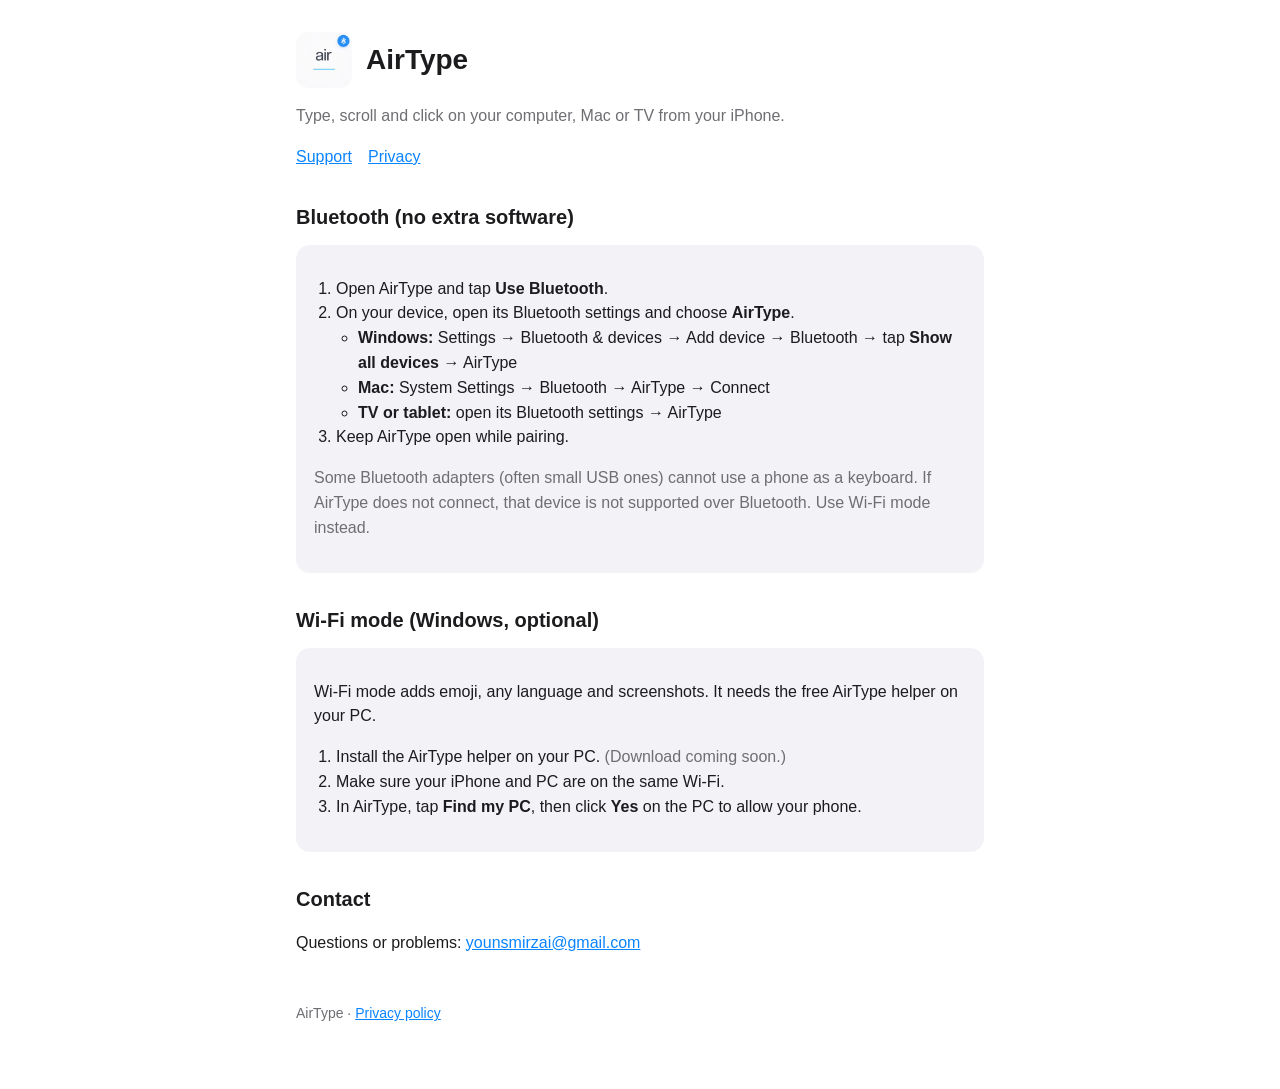
==== index.html @ 48372848 "AirType support and privacy pages Co-Authored-By: Claude Opus 5.5 <noreply@anthropic.com>" ====
<!doctype html>
<html lang="en">
<head>
<meta charset="utf-8">
<meta name="viewport" content="width=device-width, initial-scale=1">
<title>AirType Support</title>
<meta name="description" content="Help for AirType: use your iPhone as a keyboard and touchpad for your computer, Mac or TV.">
<link rel="icon" href="icon.png">
<link rel="stylesheet" href="style.css">
</head>
<body>
<main>
  <header><img src="icon.png" alt=""><h1>AirType</h1></header>
  <p class="muted">Type, scroll and click on your computer, Mac or TV from your iPhone.</p>
  <nav><a href="./">Support</a><a href="privacy.html">Privacy</a></nav>

  <h2>Bluetooth (no extra software)</h2>
  <div class="card">
    <ol>
      <li>Open AirType and tap <b>Use Bluetooth</b>.</li>
      <li>On your device, open its Bluetooth settings and choose <b>AirType</b>.
        <ul>
          <li><b>Windows:</b> Settings → Bluetooth &amp; devices → Add device → Bluetooth → tap <b>Show all devices</b> → AirType</li>
          <li><b>Mac:</b> System Settings → Bluetooth → AirType → Connect</li>
          <li><b>TV or tablet:</b> open its Bluetooth settings → AirType</li>
        </ul>
      </li>
      <li>Keep AirType open while pairing.</li>
    </ol>
    <p class="muted">Some Bluetooth adapters (often small USB ones) cannot use a phone as a keyboard. If AirType does not connect, that device is not supported over Bluetooth. Use Wi-Fi mode instead.</p>
  </div>

  <h2>Wi-Fi mode (Windows, optional)</h2>
  <div class="card">
    <p>Wi-Fi mode adds emoji, any language and screenshots. It needs the free AirType helper on your PC.</p>
    <ol>
      <li>Install the AirType helper on your PC. <span class="muted">(Download coming soon.)</span></li>
      <li>Make sure your iPhone and PC are on the same Wi-Fi.</li>
      <li>In AirType, tap <b>Find my PC</b>, then click <b>Yes</b> on the PC to allow your phone.</li>
    </ol>
  </div>

  <h2>Contact</h2>
  <p>Questions or problems: <a href="mailto:younsmirzai@gmail.com">younsmirzai@gmail.com</a></p>

  <footer>AirType · <a href="privacy.html">Privacy policy</a></footer>
</main>
</body>
</html>
---- style.css ----
:root { --bg: #ffffff; --text: #1c1c1e; --muted: #6e6e73; --card: #f2f2f7; --accent: #0a84ff; }
@media (prefers-color-scheme: dark) { :root { --bg: #000000; --text: #f2f2f7; --muted: #a1a1a6; --card: #1c1c1e; } }
* { box-sizing: border-box; }
body { margin: 0; background: var(--bg); color: var(--text); font: 16px/1.55 -apple-system, BlinkMacSystemFont, "Segoe UI", Roboto, sans-serif; }
main { max-width: 720px; margin: 0 auto; padding: 32px 16px 64px; }
header { display: flex; align-items: center; gap: 14px; margin-bottom: 8px; }
header img { width: 56px; height: 56px; border-radius: 13px; }
h1 { font-size: 28px; margin: 0; }
h2 { font-size: 20px; margin: 32px 0 8px; }
p, li { color: var(--text); }
.muted { color: var(--muted); }
.card { background: var(--card); border-radius: 14px; padding: 16px 18px; margin: 12px 0; }
a { color: var(--accent); }
nav { margin: 12px 0 24px; display: flex; gap: 16px; }
ol, ul { padding-left: 22px; }
footer { margin-top: 48px; font-size: 14px; color: var(--muted); }
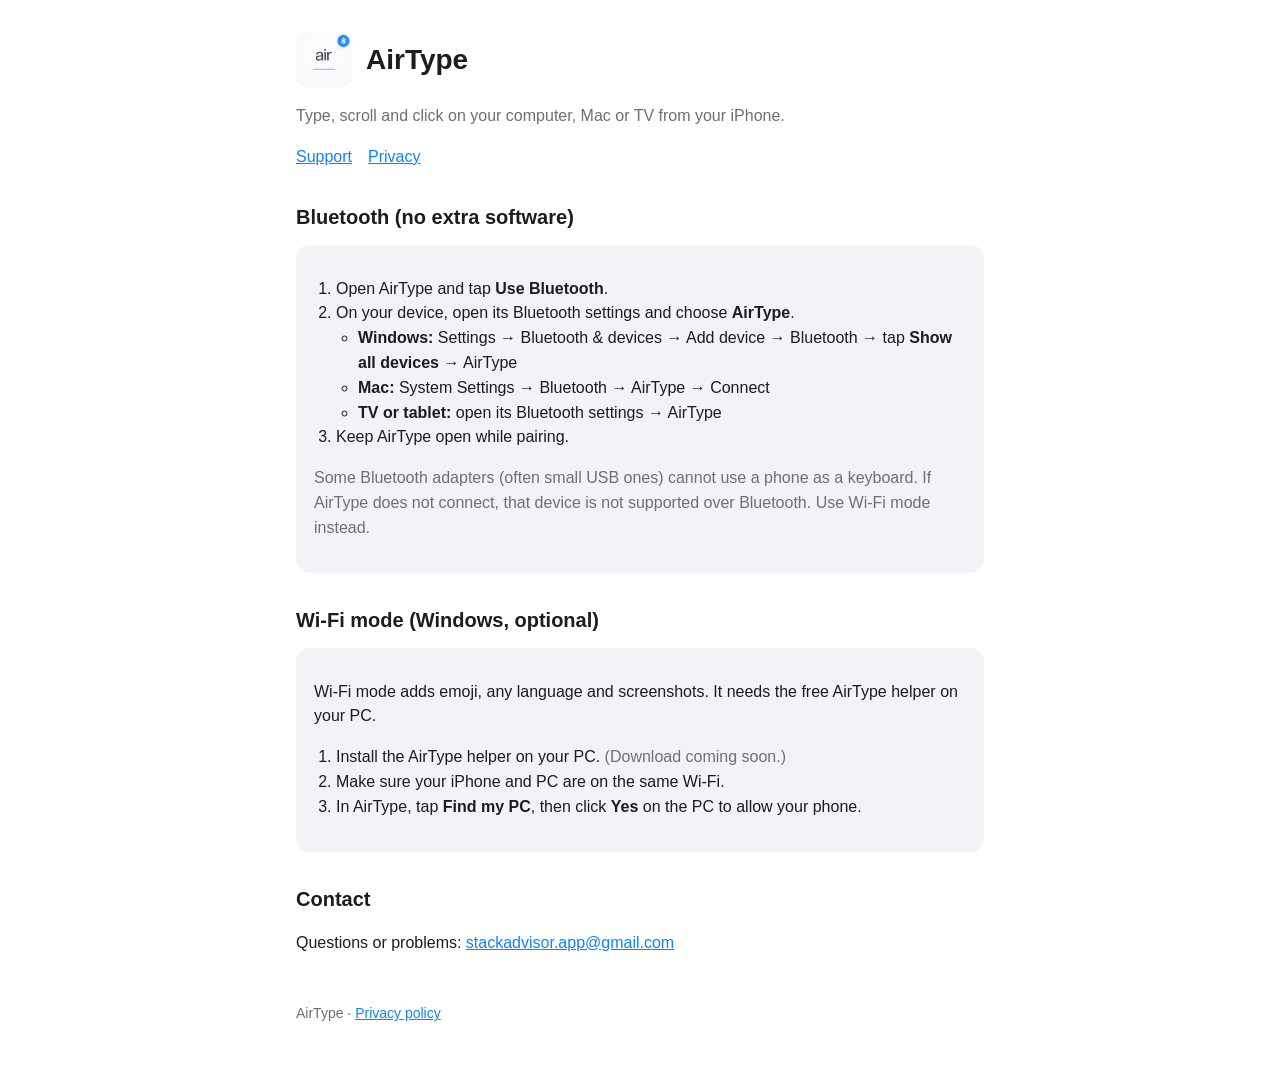
==== commit 2132d436: "Contact email: stackadvisor.app@gmail.com Co-Authored-By: Claude Opus 5.5 <noreply@anthropic.com>" ====
--- a/index.html
+++ b/index.html
@@ -41,7 +41,7 @@
   </div>
 
   <h2>Contact</h2>
-  <p>Questions or problems: <a href="mailto:younsmirzai@gmail.com">younsmirzai@gmail.com</a></p>
+  <p>Questions or problems: <a href="mailto:stackadvisor.app@gmail.com">stackadvisor.app@gmail.com</a></p>
 
   <footer>AirType · <a href="privacy.html">Privacy policy</a></footer>
 </main>
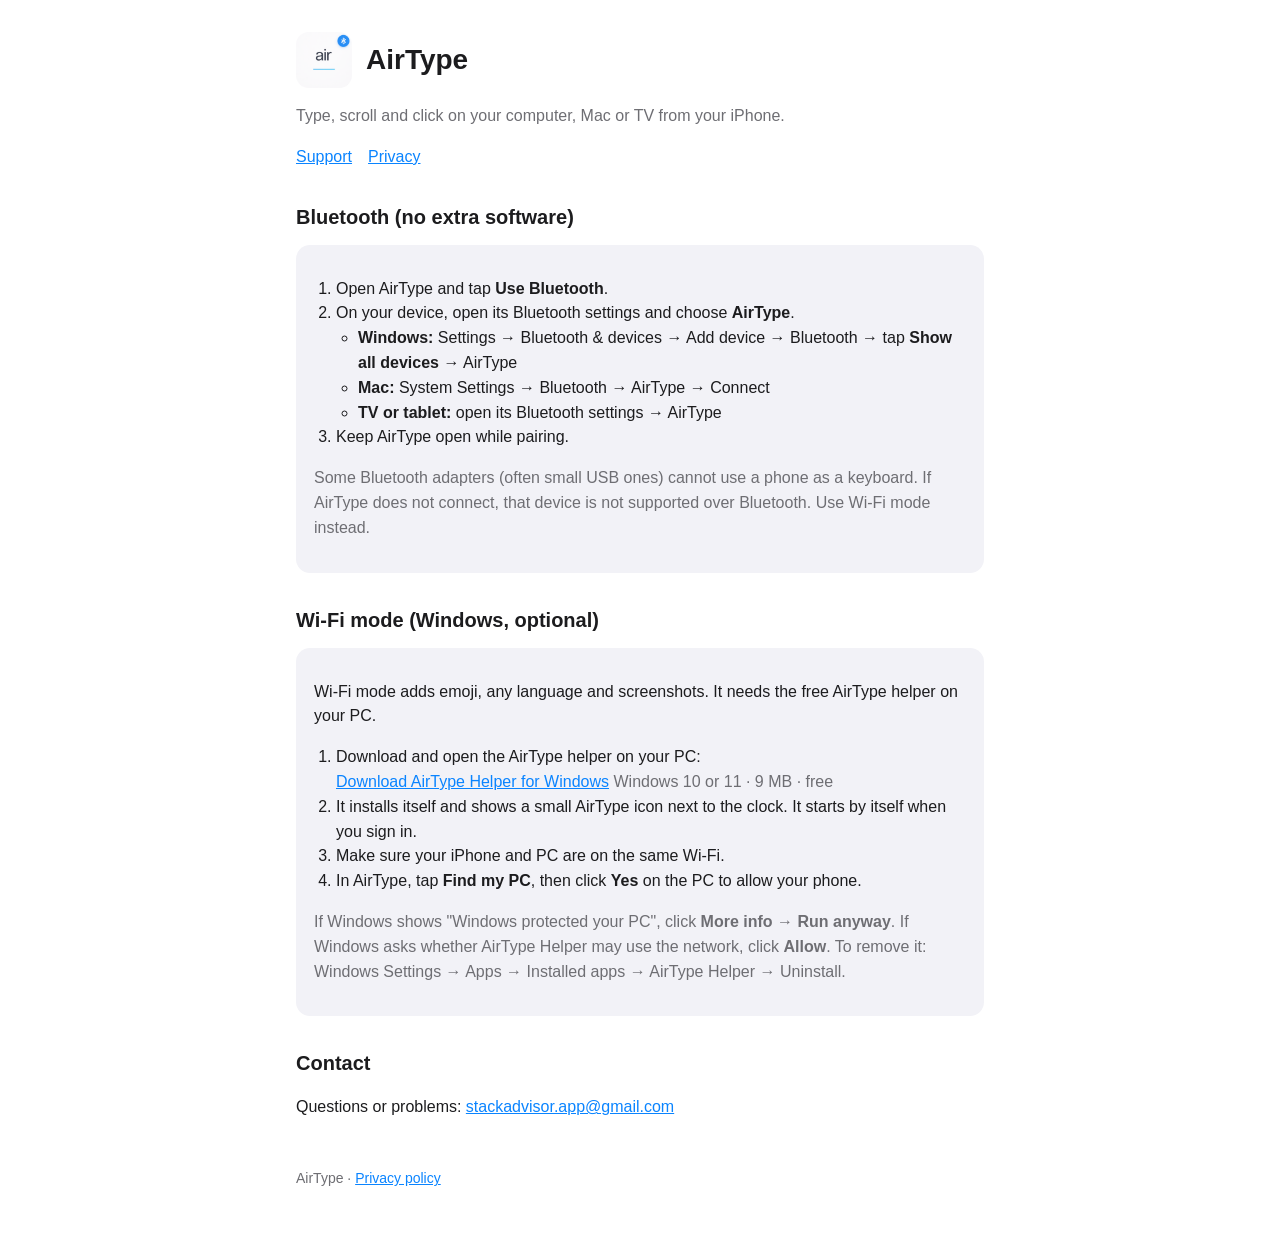
==== commit dd470c8f: "Support page: AirType Helper download for Windows Co-Authored-By: Claude Opus 5.5 <noreply@anthropic" ====
--- a/index.html
+++ b/index.html
@@ -34,10 +34,15 @@
   <div class="card">
     <p>Wi-Fi mode adds emoji, any language and screenshots. It needs the free AirType helper on your PC.</p>
     <ol>
-      <li>Install the AirType helper on your PC. <span class="muted">(Download coming soon.)</span></li>
+      <li>Download and open the AirType helper on your PC:<br>
+        <a class="btn" href="https://github.com/nixflex/airtype-app/releases/latest/download/AirType-Helper-Setup.exe">Download AirType Helper for Windows</a>
+        <span class="muted">Windows 10 or 11 · 9 MB · free</span></li>
+      <li>It installs itself and shows a small AirType icon next to the clock. It starts by itself when you sign in.</li>
       <li>Make sure your iPhone and PC are on the same Wi-Fi.</li>
       <li>In AirType, tap <b>Find my PC</b>, then click <b>Yes</b> on the PC to allow your phone.</li>
     </ol>
+    <p class="muted">If Windows shows "Windows protected your PC", click <b>More info</b> → <b>Run anyway</b>. If Windows asks whether AirType Helper may use the network, click <b>Allow</b>.
+    To remove it: Windows Settings → Apps → Installed apps → AirType Helper → Uninstall.</p>
   </div>
 
   <h2>Contact</h2>
